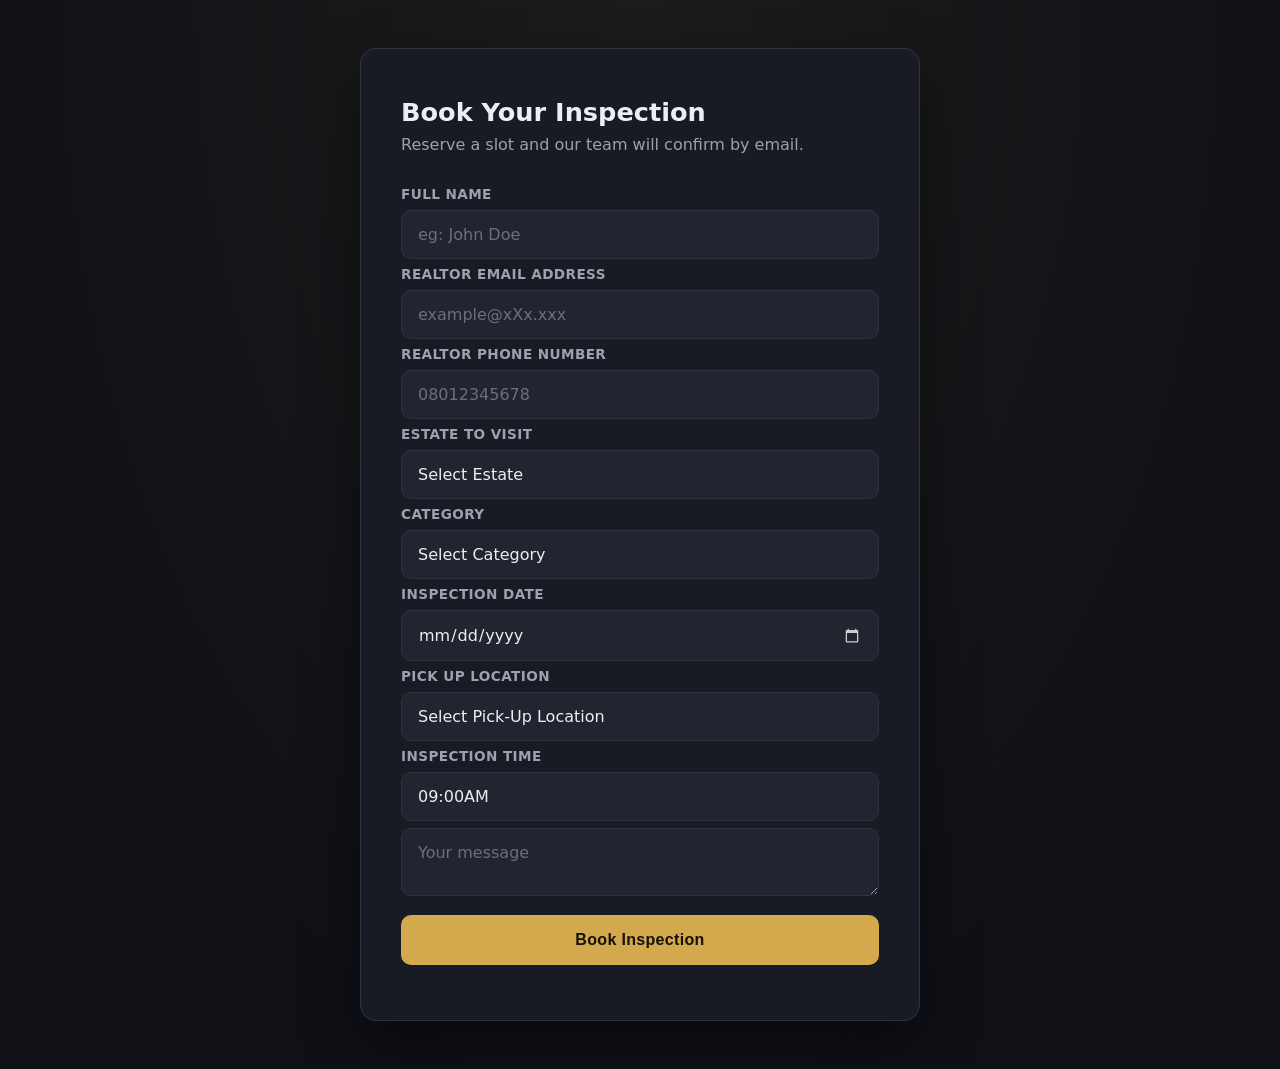
==== src/index.html @ 7046cd6d "feat:add initial form layout" ====
<!DOCTYPE html>
<html lang="en">

<head>
    <meta charset="UTF-8">
    <meta name="viewport" content="width=device-width, initial-scale=1.0">
    <title>Book an Inspection</title>
    <link rel="stylesheet" href="./index.css">
    <script defer src="./index.js"></script>
</head>

<body>
    <form action="" id="inspectionForm">
        <h1 style="margin-bottom:8px; font-size:1.6rem;">Book Your Inspection</h1>
        <p style="color:var(--text-muted); margin-bottom:32px;">
            Reserve a slot and our team will confirm by email.
        </p>
        <fieldset>
            <div>
                <label for="full-name">Full Name</label>
                <input required placeholder="eg: John Doe" type="text" id="full-name" name="name">
            </div>

            <div>
                <label for="email">Realtor Email Address </label>
                <input required placeholder="example@xXx.xxx" type="email" id="email" name="email">
            </div>

            <div>
                <label for="phone-number">Realtor Phone Number </label>
                <input required placeholder="08012345678" type="tel" id="phone-number" name="phone">
            </div>
        </fieldset>
        <div>
            <fieldset>
                <label for="estate-groups">Estate To Visit</label>
                <select required id="estate-groups" name="property">
                    <option selected disabled value="">Select Estate</option>
                    <optgroup label="Lagos">
                        <option value="Bolton Height (Flagship luxury apartments)">Bolton Height (Flagship luxury
                            apartments)</option>
                        <option value="Lekki Pride I (Smart residential homes)">Lekki Pride I (Smart residential homes)
                        </option>
                        <option value="Lekki Pride II (Terrace duplexes and apartments)">Lekki Pride II (Terrace
                            duplexes and apartments)</option>

                        <option value="Lekki Pride III (Serviced plots and residential lands)">Lekki Pride III (Serviced
                            plots and residential lands)</option>
                        <option value="Zylus Court Phase I">Zylus Court Phase I</option>
                        <option value="Zylus Court Phase II">Zylus Court Phase II</option>
                        <option value="Zylus Court Extension (Bungalows and terrace duplexes)">Zylus Court Extension
                            (Bungalows and terrace duplexes)</option>
                        <option value="Zylus Chrystland City (50-hectare leisure and residential city near St. Augustine
                            University)">Zylus Chrystland City (50-hectare leisure and residential city near St.
                            Augustine
                            University)</option>
                        <option value="Zylus Olumo Pride Epe">Zylus Olumo Pride Epe</option>
                        <option value="Tiwa Commercial Hub (Aiyetoro — Commercial plot spaces for businesses)">Tiwa
                            Commercial Hub (Aiyetoro — Commercial plot spaces for businesses)</option>
                        <option value="Tiwa Garden City Phase 1">Tiwa Garden City Phase 1</option>
                        <option value="Tiwa Phase 2">Tiwa Phase 2</option>
                        <option value="Zylus Prime City (Eleran Igbe Bus Stop — Government allocation lands)">Zylus
                            Prime City (Eleran Igbe Bus Stop — Government allocation lands)</option>
                        <option value="Lekki Avana Phase I (Idera Scheme, Eleko)">Lekki Avana Phase I (Idera Scheme,
                            Eleko)</option>
                        <option value="Lekki Avana Phase II (Eleran Igbe — Smart-ready bungalows)">Lekki Avana Phase II
                            (Eleran Igbe — Smart-ready bungalows)</option>
                    </optgroup>
                    <optgroup label="Ogun">
                        <option value="Zylus Olumo Pride Abeokuta">Zylus Olumo Pride Abeokuta</option>
                        <option value="Zylus Lafenwa Scheme">Zylus Lafenwa Scheme</option>
                    </optgroup>

                    <optgroup label="Abuja">
                        <option value="Zylus Residence Abuja">Zylus Residence Abuja </option>
                    </optgroup>
                </select>

            </fieldset>
        </div>
        <div>
            <label for="category">Category</label>
            <select required name="category" id="category">
                <option selected disabled value="">Select Category</option>
                <option value="Realtor Only">Realtor Only</option>
                <option value="Realtor With Client">Realtor With Client</option>
            </select>
        </div>
        <div id="realtor-day-wrap" hidden>
            <label for="inspection-day">Inspection Day</label>
            <select id="inspection-day" name="inspection_day">
                <option value="" selected disabled>Select Day</option>
                <option value="Tuesday">Tuesday</option>
                <option value="Thursday">Thursday</option>
                <option value="Saturday">Saturday</option>
            </select>
            <small style="color:var(--text-muted); display:block; margin-top:6px;">
                Realtor inspections hold Tue / Thu / Sat
            </small>
        </div>
        <div>
            <label for="inspection-date">Inspection Date</label>
            <input required type="date" id="inspection-date" name="date">
        </div>
        <div>
            <label for="pick-up-location">Pick up location</label>
            <select required name="location" id="pick-up-location">

                <option selected disabled value="">Select Pick-Up Location</option>
                <option
                    value="Head Office (4A Omon Ebhomenye Street, Off Admiralty Way, Lekki Phase 1, Lagos, Nigeria.)">
                    Head
                    Office (4A Omon Ebhomenye Street, Off Admiralty Way, Lekki Phase 1, Lagos, Nigeria.)</option>
                <option value="21 Wemco road, off Agidingbi Road, Ogba, Ikeja Lagos">21 Wemco road, off Agidingbi Road,
                    Ogba, Ikeja
                    Lagos</option>
                <option value="Lafenwa-Abeokuta">Lafenwa-Abeokuta</option>
                <option value="Iwo Road Roundabout (Ibadan)">Iwo Road Roundabout (Ibadan)</option>
                <option value="Olomore Abeokuta (Only available for Eti-Ile Court)">Olomore Abeokuta (Only available for
                    Eti-Ile
                    Court)</option>
                <option value="Mega Chicken (Island)">Mega Chicken (Island)</option>
                <option value="Shoprite (Island)">Shoprite (Island)</option>
                <option value="Lekki Phase 1 (Island)">Lekki Phase 1 (Island)</option>
                <option value="Abia House, Off Ahmadu Bello Way">Abia House, Off Ahmadu Bello Way</option>
                <option value="Treasure Park">Treasure park</option>
            </select>
        </div>

        <div>
            <label for="inspection-time">Inspection Time</label>
            <input required type="text" value="09:00AM" readonly name="time">
        </div>
        <div>
            <textarea name="message" id="message" placeholder="Your message"></textarea>
        </div>
        <div>
            <button type="submit">Book Inspection</button>
        </div>
    </form>
    <div id="successPanel" class="success-panel" hidden>
        <div class="success-icon">✓</div>
        <h1>Booking Received!</h1>
        <p class="success-detail">
            A confirmation email has been sent to
            <b id="sentToEmail"></b>.<br>
            If you don't see it within a few minutes, please check your spam folder.
        </p>
        <p class="success-detail" id="successSummary"></p>
        <button type="button" id="bookNewBtn">Book New Client</button>
    </div>
</body>

</html>
---- src/index.css ----
*{
    margin: 0;
    padding: 0;
    box-sizing: border-box;
}

:root {
    --bg:#0f1117;
    --card:#181b23;
    --field:#21252f;
    --border: #2e3340;
    --text: #eceef2;
    --text-muted: #9aa1af;
    --accent: #d4a94e;  
    --accent-glow: rgba(212, 169, 78, 0.25);
    --radius: 10px;

}

body {
    font-family: system-ui, -apple-system, BlinkMacSystemFont, 'Segoe UI', Roboto, Oxygen, Ubuntu, Cantarell, 'Open Sans', 'Helvetica Neue', sans-serif;
    background: var(--bg);
    background-image: radial-gradient(
    ellipse at top,
    rgba(212, 169, 78, 0.07),
    transparent 75%
  );
  color: var(--text);
  min-height: 100vh;
  display: grid;
  place-items: center;   /* dead-center the card, 2 lines */
  padding: 48px 16px;
}

form {
  background: var(--card);
  border: 1px solid var(--border);
  border-radius: 16px;
  padding: 48px 40px;
  width: 100%;
  max-width: 560px;
  box-shadow: 0 24px 60px rgba(0, 0, 0, 0.45);
}

fieldset {
  border: none;
}

form > div,
fieldset > div {
  margin-bottom: 7px;    
}

label {
  display: block;
  margin-bottom: 8px;      
  font-size: 0.85rem;
  font-weight: 600;
  letter-spacing: 0.03em;
  text-transform: uppercase;
  color: var(--text-muted);
}

input,
select,
textarea {
  width: 100%;
  padding: 14px 16px;
  background: var(--field);
  border: 1px solid var(--border);
  border-radius: var(--radius);
  color: var(--text);
  font-size: 1rem;
  font-family: inherit;
  transition: border-color 0.2s ease, box-shadow 0.2s ease;
}

input::placeholder,
textarea::placeholder {
  color: var(--text-muted);
  opacity: 0.6;
}

select {
  appearance: none;
  cursor: pointer;
}
option { background: var(--field); }

input[type="date"]::-webkit-calendar-picker-indicator {
  filter: invert(0.8);
}
button[type="submit"] {
  width: 100%;
  padding: 16px;
  margin-top: 8px;
  background: var(--accent);
  color: #14120a;          /* dark text on gold = strong contrast */
  border: none;
  border-radius: var(--radius);
  font-size: 1rem;
  font-weight: 700;
  letter-spacing: 0.02em;
  cursor: pointer;
  transition: transform 0.15s ease, box-shadow 0.15s ease, opacity 0.2s;
}
button[type="submit"]:hover {
  transform: translateY(-2px);
  box-shadow: 0 8px 24px var(--accent-glow);
}

button[type="submit"]:active {
  transform: translateY(0);
}

button[type="submit"]:disabled {
  opacity: 0.6;
  cursor: wait;
  transform: none;
}
@media (max-width: 480px) {
  form {
    padding: 32px 20px;
  }
}

.success-panel {
  background: var(--card);
  border: 1px solid var(--border);
  border-radius: 16px;
  padding: 56px 40px;
  width: 100%;
  max-width: 560px;
  box-shadow: 0 24px 60px rgba(0, 0, 0, 0.45);
  text-align: center;
  animation: rise 0.4s ease both;
}

.success-icon {
  width: 64px;
  height: 64px;
  margin: 0 auto 24px;
  border-radius: 50%;
  background: var(--accent);
  color: #14120a;
  font-size: 2rem;
  display: grid;
  place-items: center;
}

.success-detail {
  color: var(--text-muted);
  margin: 16px 0;
  line-height: 1.6;
}

#bookNewBtn {
  margin-top: 24px;
  padding: 14px 32px;
  background: transparent;
  color: var(--accent);
  border: 1px solid var(--accent);
  border-radius: var(--radius);
  font-size: 1rem;
  font-weight: 600;
  cursor: pointer;
  transition: background 0.2s, color 0.2s;
}

#bookNewBtn:hover {
  background: var(--accent);
  color: #14120a;
}

@keyframes rise {
  from { opacity: 0; transform: translateY(12px); }
  to   { opacity: 1; transform: translateY(0); }
}
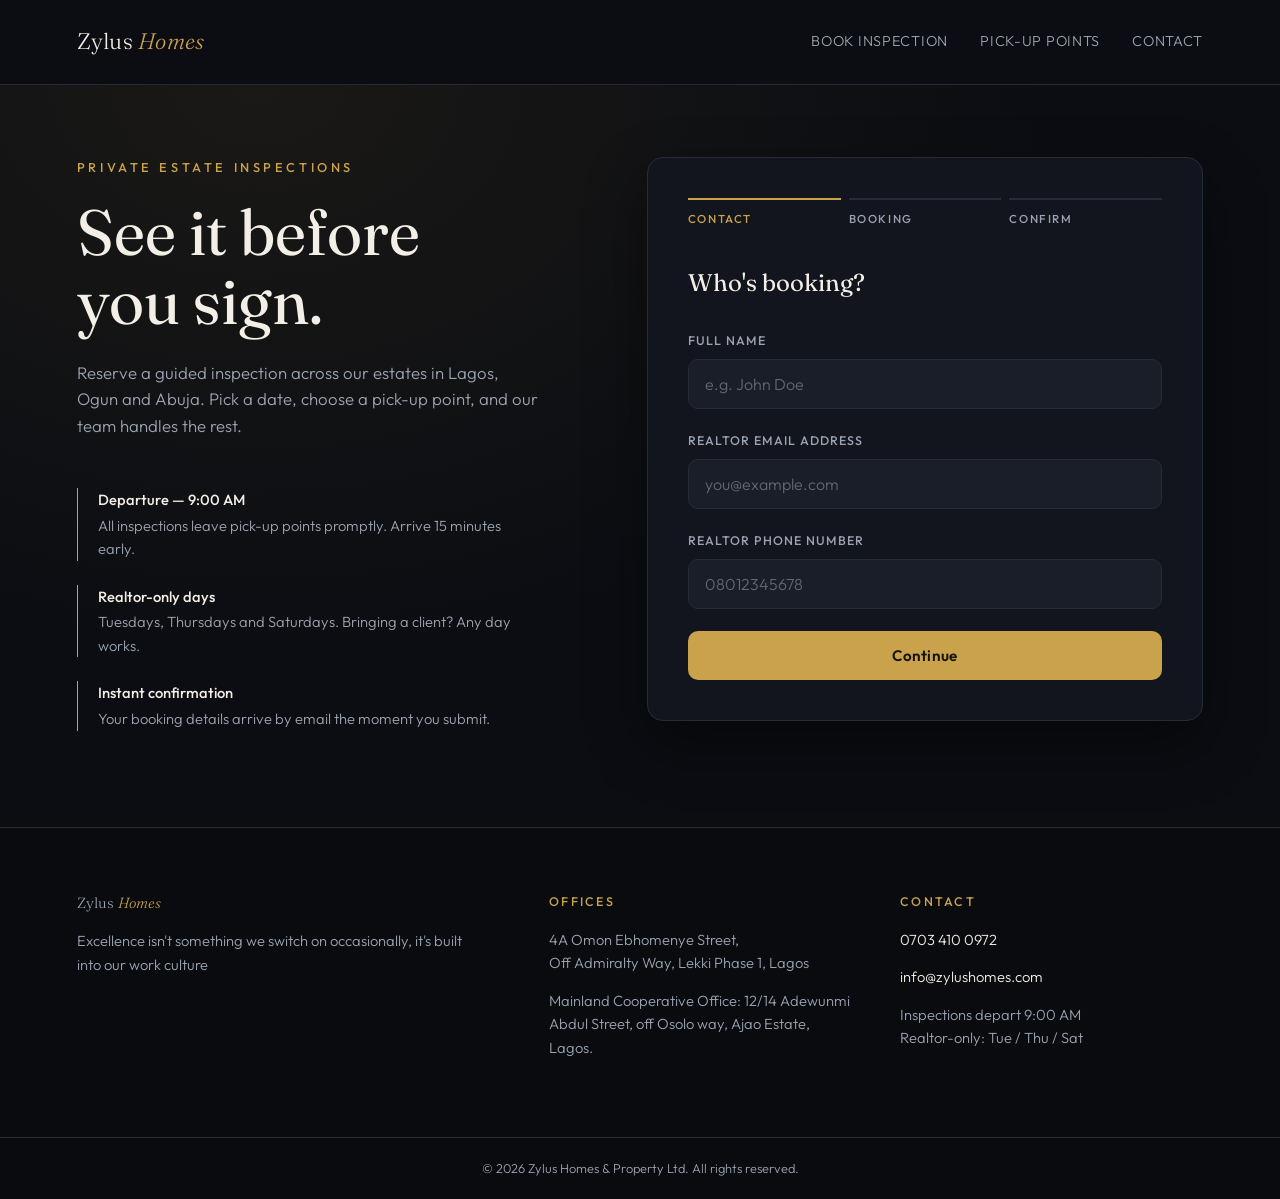
==== commit 79bcb364: "add premium layout" ====
--- a/src/index.html
+++ b/src/index.html
@@ -4,151 +4,244 @@
 <head>
     <meta charset="UTF-8">
     <meta name="viewport" content="width=device-width, initial-scale=1.0">
-    <title>Book an Inspection</title>
+    <title>Book an Inspection — Zylus Homes</title>
+    <link rel="preconnect" href="https://fonts.googleapis.com">
+    <link rel="preconnect" href="https://fonts.gstatic.com" crossorigin>
+    <link
+        href="https://fonts.googleapis.com/css2?family=Fraunces:opsz,wght@9..144,400;9..144,600&family=Outfit:wght@300;400;500;600&display=swap"
+        rel="stylesheet">
     <link rel="stylesheet" href="./index.css">
-    <script defer src="./index.js"></script>
+    <script src="./index.js" defer></script>
 </head>
 
 <body>
-    <form action="" id="inspectionForm">
-        <h1 style="margin-bottom:8px; font-size:1.6rem;">Book Your Inspection</h1>
-        <p style="color:var(--text-muted); margin-bottom:32px;">
-            Reserve a slot and our team will confirm by email.
-        </p>
-        <fieldset>
-            <div>
-                <label for="full-name">Full Name</label>
-                <input required placeholder="eg: John Doe" type="text" id="full-name" name="name">
-            </div>
-
-            <div>
-                <label for="email">Realtor Email Address </label>
-                <input required placeholder="example@xXx.xxx" type="email" id="email" name="email">
-            </div>
-
-            <div>
-                <label for="phone-number">Realtor Phone Number </label>
-                <input required placeholder="08012345678" type="tel" id="phone-number" name="phone">
-            </div>
-        </fieldset>
-        <div>
-            <fieldset>
-                <label for="estate-groups">Estate To Visit</label>
-                <select required id="estate-groups" name="property">
-                    <option selected disabled value="">Select Estate</option>
-                    <optgroup label="Lagos">
-                        <option value="Bolton Height (Flagship luxury apartments)">Bolton Height (Flagship luxury
-                            apartments)</option>
-                        <option value="Lekki Pride I (Smart residential homes)">Lekki Pride I (Smart residential homes)
-                        </option>
-                        <option value="Lekki Pride II (Terrace duplexes and apartments)">Lekki Pride II (Terrace
-                            duplexes and apartments)</option>
-
-                        <option value="Lekki Pride III (Serviced plots and residential lands)">Lekki Pride III (Serviced
-                            plots and residential lands)</option>
-                        <option value="Zylus Court Phase I">Zylus Court Phase I</option>
-                        <option value="Zylus Court Phase II">Zylus Court Phase II</option>
-                        <option value="Zylus Court Extension (Bungalows and terrace duplexes)">Zylus Court Extension
-                            (Bungalows and terrace duplexes)</option>
-                        <option value="Zylus Chrystland City (50-hectare leisure and residential city near St. Augustine
-                            University)">Zylus Chrystland City (50-hectare leisure and residential city near St.
-                            Augustine
-                            University)</option>
-                        <option value="Zylus Olumo Pride Epe">Zylus Olumo Pride Epe</option>
-                        <option value="Tiwa Commercial Hub (Aiyetoro — Commercial plot spaces for businesses)">Tiwa
-                            Commercial Hub (Aiyetoro — Commercial plot spaces for businesses)</option>
-                        <option value="Tiwa Garden City Phase 1">Tiwa Garden City Phase 1</option>
-                        <option value="Tiwa Phase 2">Tiwa Phase 2</option>
-                        <option value="Zylus Prime City (Eleran Igbe Bus Stop — Government allocation lands)">Zylus
-                            Prime City (Eleran Igbe Bus Stop — Government allocation lands)</option>
-                        <option value="Lekki Avana Phase I (Idera Scheme, Eleko)">Lekki Avana Phase I (Idera Scheme,
-                            Eleko)</option>
-                        <option value="Lekki Avana Phase II (Eleran Igbe — Smart-ready bungalows)">Lekki Avana Phase II
-                            (Eleran Igbe — Smart-ready bungalows)</option>
-                    </optgroup>
-                    <optgroup label="Ogun">
-                        <option value="Zylus Olumo Pride Abeokuta">Zylus Olumo Pride Abeokuta</option>
-                        <option value="Zylus Lafenwa Scheme">Zylus Lafenwa Scheme</option>
-                    </optgroup>
-
-                    <optgroup label="Abuja">
-                        <option value="Zylus Residence Abuja">Zylus Residence Abuja </option>
-                    </optgroup>
-                </select>
-
-            </fieldset>
+
+    <header class="site-header">
+        <a class="brand" href="#">Zylus <span>Homes</span></a>
+        <nav class="site-nav">
+            <a href="#book">Book Inspection</a>
+            <a href="#footer">Pick-up Points</a>
+            <a href="#footer">Contact</a>
+        </nav>
+    </header>
+
+    <main class="hero-grid" id="book">
+
+        <section class="hero-copy">
+            <p class="eyebrow">Private Estate Inspections</p>
+            <h1>See it before<br>you sign.</h1>
+            <p class="lede">
+                Reserve a guided inspection across our estates in Lagos, Ogun
+                and Abuja. Pick a date, choose a pick-up point, and our team
+                handles the rest.
+            </p>
+
+            <ul class="facts">
+                <li>
+                    <b>Departure — 9:00 AM</b>
+                    All inspections leave pick-up points promptly. Arrive 15 minutes early.
+                </li>
+                <li>
+                    <b>Realtor-only days</b>
+                    Tuesdays, Thursdays and Saturdays. Bringing a client? Any day works.
+                </li>
+                <li>
+                    <b>Instant confirmation</b>
+                    Your booking details arrive by email the moment you submit.
+                </li>
+            </ul>
+        </section>
+
+
+        <section class="booking-card">
+
+            <ol class="rail" aria-hidden="true">
+                <li class="rail-step active">Contact</li>
+                <li class="rail-step">Booking</li>
+                <li class="rail-step">Confirm</li>
+            </ol>
+
+            <form id="inspectionForm" novalidate>
+
+                <fieldset class="form-step" data-step="0">
+                    <legend>Who's booking?</legend>
+
+                    <div class="field">
+                        <label for="full-name">Full Name</label>
+                        <input required placeholder="e.g. John Doe" type="text" id="full-name" name="name">
+                    </div>
+
+                    <div class="field">
+                        <label for="email">Realtor Email Address</label>
+                        <input required placeholder="you@example.com" type="email" id="email" name="email">
+                    </div>
+
+                    <div class="field">
+                        <label for="phone-number">Realtor Phone Number</label>
+                        <input required placeholder="08012345678" type="tel" id="phone-number" name="phone">
+                    </div>
+
+                    <div class="step-actions">
+                        <button type="button" class="btn-primary" data-next>Continue</button>
+                    </div>
+                </fieldset>
+
+
+                <fieldset class="form-step" data-step="1" hidden>
+                    <legend>Inspection details</legend>
+
+                    <div class="field">
+                        <label for="estate-groups">Estate</label>
+                        <select required id="estate-groups" name="property">
+                            <option value="" selected disabled>Select Estate</option>
+                            <optgroup label="Lagos">
+                                <option value="Bolton Height (Flagship luxury apartments)">Bolton Height (Flagship
+                                    luxury apartments)</option>
+                                <option value="Lekki Pride I (Smart residential homes)">Lekki Pride I (Smart residential
+                                    homes)</option>
+                                <option value="Lekki Pride II (Terrace duplexes and apartments)">Lekki Pride II (Terrace
+                                    duplexes and apartments)</option>
+                                <option value="Lekki Pride III (Serviced plots and residential lands)">Lekki Pride III
+                                    (Serviced plots and residential lands)</option>
+                                <option value="Zylus Court Phase I">Zylus Court Phase I</option>
+                                <option value="Zylus Court Phase II">Zylus Court Phase II</option>
+                                <option value="Zylus Court Extension (Bungalows and terrace duplexes)">Zylus Court
+                                    Extension (Bungalows and terrace duplexes)</option>
+                                <option
+                                    value="Zylus Chrystland City (50-hectare leisure and residential city near St. Augustine University)">
+                                    Zylus Chrystland City (50-hectare leisure and residential city)</option>
+                                <option value="Zylus Olumo Pride Epe">Zylus Olumo Pride Epe</option>
+                                <option value="Tiwa Commercial Hub (Aiyetoro — Commercial plot spaces for businesses)">
+                                    Tiwa Commercial Hub (Aiyetoro)</option>
+                                <option value="Tiwa Garden City Phase 1">Tiwa Garden City Phase 1</option>
+                                <option value="Tiwa Phase 2">Tiwa Phase 2</option>
+                                <option value="Zylus Prime City (Eleran Igbe Bus Stop — Government allocation lands)">
+                                    Zylus Prime City (Eleran Igbe)</option>
+                                <option value="Lekki Avana Phase I (Idera Scheme, Eleko)">Lekki Avana Phase I (Idera
+                                    Scheme, Eleko)</option>
+                                <option value="Lekki Avana Phase II (Eleran Igbe — Smart-ready bungalows)">Lekki Avana
+                                    Phase II (Eleran Igbe)</option>
+                            </optgroup>
+                            <optgroup label="Ogun">
+                                <option value="Zylus Olumo Pride Abeokuta">Zylus Olumo Pride Abeokuta</option>
+                                <option value="Zylus Lafenwa Scheme">Zylus Lafenwa Scheme</option>
+                            </optgroup>
+                            <optgroup label="Abuja">
+                                <option value="Zylus Residence Abuja">Zylus Residence Abuja</option>
+                            </optgroup>
+                        </select>
+                    </div>
+
+                    <div class="field">
+                        <label for="category">Category</label>
+                        <select required name="category" id="category">
+                            <option value="" selected disabled>Select Category</option>
+                            <option value="Realtor Only">Realtor Only</option>
+                            <option value="Realtor With Client">Realtor With Client</option>
+                        </select>
+                    </div>
+
+                    <div class="field-row">
+                        <div class="field">
+                            <label for="inspection-date">Inspection Date</label>
+                            <input required type="date" id="inspection-date" name="date">
+                            <small class="hint">Realtor-only: Tue / Thu / Sat</small>
+                        </div>
+                        <div class="field">
+                            <label for="inspection-time">Departure Time</label>
+                            <input type="text" id="inspection-time" name="time" value="09:00AM" readonly>
+                        </div>
+                    </div>
+
+                    <div class="field">
+                        <label for="pick-up-location">Pick-up Location</label>
+                        <select required name="location" id="pick-up-location">
+                            <option value="" selected disabled>Select Pick-up Location</option>
+                            <option
+                                value="Head Office (4A Omon Ebhomenye Street, Off Admiralty Way, Lekki Phase 1, Lagos, Nigeria.)">
+                                Head Office — Lekki Phase 1, Lagos</option>
+                            <option value="21 Wemco road, off Agidingbi Road, Ogba, Ikeja Lagos">21 Wemco Road, Ogba,
+                                Ikeja Lagos</option>
+                            <option value="Lafenwa-Abeokuta">Lafenwa — Abeokuta</option>
+                            <option value="Iwo Road Roundabout (Ibadan)">Iwo Road Roundabout (Ibadan)</option>
+                            <option value="Olomore Abeokuta (Only available for Eti-Ile Court)">Olomore Abeokuta
+                                (Eti-Ile Court only)</option>
+                            <option value="Mega Chicken (Island)">Mega Chicken (Island)</option>
+                            <option value="Shoprite (Island)">Shoprite (Island)</option>
+                            <option value="Lekki Phase 1 (Island)">Lekki Phase 1 (Island)</option>
+                            <option value="Abia House, Off Ahmadu Bello Way">Abia House, Off Ahmadu Bello Way</option>
+                            <option value="Treasure Park">Treasure Park</option>
+                        </select>
+                    </div>
+
+                    <div class="step-actions">
+                        <button type="button" class="btn-ghost" data-back>Back</button>
+                        <button type="button" class="btn-primary" data-next>Continue</button>
+                    </div>
+                </fieldset>
+
+
+                <fieldset class="form-step" data-step="2" hidden>
+                    <legend>Review &amp; confirm</legend>
+
+                    <dl class="review" id="reviewList"></dl>
+
+                    <div class="field">
+                        <label for="message">Message <span class="optional">(optional)</span></label>
+                        <textarea name="message" id="message" placeholder="Anything we should know?"></textarea>
+                    </div>
+
+                    <div class="step-actions">
+                        <button type="button" class="btn-ghost" data-back>Back</button>
+                        <button type="submit" class="btn-primary">Book Inspection</button>
+                    </div>
+                </fieldset>
+
+            </form>
+
+            <div id="successPanel" class="success-panel" hidden>
+                <div class="success-icon">✓</div>
+                <h2>Booking Received</h2>
+                <p class="success-detail">
+                    A confirmation email has been sent to <b id="sentToEmail"></b>.<br>
+                    If it isn't in your inbox within a few minutes, check your spam folder.
+                </p>
+                <p class="success-detail" id="successSummary"></p>
+                <button type="button" id="bookNewBtn" class="btn-ghost">Book New Client</button>
+            </div>
+
+        </section>
+    </main>
+
+
+    <footer class="site-footer" id="footer">
+        <div class="footer-grid">
+            <div class="footer-col">
+                <p class="brand footer-brand">Zylus <span>Homes</span></p>
+                <p class="footer-blurb">
+                    Excellence isn't something we switch on occasionally, it's built into our work culture
+                </p>
+            </div>
+
+            <div class="footer-col">
+                <h3>Offices</h3>
+                <p>4A Omon Ebhomenye Street,<br>Off Admiralty Way, Lekki Phase 1, Lagos</p>
+                <p>Mainland Cooperative Office: 12/14 Adewunmi Abdul Street, off Osolo way, Ajao Estate, Lagos.</p>
+            </div>
+
+            <div class="footer-col">
+                <h3>Contact</h3>
+                <p><a href="tel:07034100972">0703 410 0972</a></p>
+                <p><a href="mailto:info@zylushomes.com">info@zylushomes.com</a></p>
+                <p>Inspections depart 9:00 AM<br>Realtor-only: Tue / Thu / Sat</p>
+            </div>
         </div>
-        <div>
-            <label for="category">Category</label>
-            <select required name="category" id="category">
-                <option selected disabled value="">Select Category</option>
-                <option value="Realtor Only">Realtor Only</option>
-                <option value="Realtor With Client">Realtor With Client</option>
-            </select>
+
+        <div class="footer-bar">
+            <p>© 2026 Zylus Homes &amp; Property Ltd. All rights reserved.</p>
         </div>
-        <div id="realtor-day-wrap" hidden>
-            <label for="inspection-day">Inspection Day</label>
-            <select id="inspection-day" name="inspection_day">
-                <option value="" selected disabled>Select Day</option>
-                <option value="Tuesday">Tuesday</option>
-                <option value="Thursday">Thursday</option>
-                <option value="Saturday">Saturday</option>
-            </select>
-            <small style="color:var(--text-muted); display:block; margin-top:6px;">
-                Realtor inspections hold Tue / Thu / Sat
-            </small>
-        </div>
-        <div>
-            <label for="inspection-date">Inspection Date</label>
-            <input required type="date" id="inspection-date" name="date">
-        </div>
-        <div>
-            <label for="pick-up-location">Pick up location</label>
-            <select required name="location" id="pick-up-location">
-
-                <option selected disabled value="">Select Pick-Up Location</option>
-                <option
-                    value="Head Office (4A Omon Ebhomenye Street, Off Admiralty Way, Lekki Phase 1, Lagos, Nigeria.)">
-                    Head
-                    Office (4A Omon Ebhomenye Street, Off Admiralty Way, Lekki Phase 1, Lagos, Nigeria.)</option>
-                <option value="21 Wemco road, off Agidingbi Road, Ogba, Ikeja Lagos">21 Wemco road, off Agidingbi Road,
-                    Ogba, Ikeja
-                    Lagos</option>
-                <option value="Lafenwa-Abeokuta">Lafenwa-Abeokuta</option>
-                <option value="Iwo Road Roundabout (Ibadan)">Iwo Road Roundabout (Ibadan)</option>
-                <option value="Olomore Abeokuta (Only available for Eti-Ile Court)">Olomore Abeokuta (Only available for
-                    Eti-Ile
-                    Court)</option>
-                <option value="Mega Chicken (Island)">Mega Chicken (Island)</option>
-                <option value="Shoprite (Island)">Shoprite (Island)</option>
-                <option value="Lekki Phase 1 (Island)">Lekki Phase 1 (Island)</option>
-                <option value="Abia House, Off Ahmadu Bello Way">Abia House, Off Ahmadu Bello Way</option>
-                <option value="Treasure Park">Treasure park</option>
-            </select>
-        </div>
-
-        <div>
-            <label for="inspection-time">Inspection Time</label>
-            <input required type="text" value="09:00AM" readonly name="time">
-        </div>
-        <div>
-            <textarea name="message" id="message" placeholder="Your message"></textarea>
-        </div>
-        <div>
-            <button type="submit">Book Inspection</button>
-        </div>
-    </form>
-    <div id="successPanel" class="success-panel" hidden>
-        <div class="success-icon">✓</div>
-        <h1>Booking Received!</h1>
-        <p class="success-detail">
-            A confirmation email has been sent to
-            <b id="sentToEmail"></b>.<br>
-            If you don't see it within a few minutes, please check your spam folder.
-        </p>
-        <p class="success-detail" id="successSummary"></p>
-        <button type="button" id="bookNewBtn">Book New Client</button>
-    </div>
+    </footer>
+
 </body>
 
 </html>
--- a/src/index.css
+++ b/src/index.css
@@ -1,178 +1,516 @@
-*{
+
+* {
     margin: 0;
     padding: 0;
     box-sizing: border-box;
 }
 
 :root {
-    --bg:#0f1117;
-    --card:#181b23;
-    --field:#21252f;
-    --border: #2e3340;
-    --text: #eceef2;
-    --text-muted: #9aa1af;
-    --accent: #d4a94e;  
-    --accent-glow: rgba(212, 169, 78, 0.25);
+    --bg: #0b0d12;
+    --card: #12151d;
+    --field: #1a1e28;
+    --border: #262b38;
+    --text: #f3efe6;
+    --muted: #9ba3b2;
+    --accent: #c9a24b;
+    --accent-soft: rgba(201, 162, 75, 0.22);
+    --ink-on-accent: #17130a;
     --radius: 10px;
-
+    --font-display: 'Fraunces', Georgia, serif;
+    --font-body: 'Outfit', system-ui, sans-serif;
+}
+
+html {
+    scroll-behavior: smooth;
 }
 
 body {
-    font-family: system-ui, -apple-system, BlinkMacSystemFont, 'Segoe UI', Roboto, Oxygen, Ubuntu, Cantarell, 'Open Sans', 'Helvetica Neue', sans-serif;
+    font-family: var(--font-body);
+    font-weight: 300;
     background: var(--bg);
-    background-image: radial-gradient(
-    ellipse at top,
-    rgba(212, 169, 78, 0.07),
-    transparent 75%
-  );
-  color: var(--text);
-  min-height: 100vh;
-  display: grid;
-  place-items: center;   /* dead-center the card, 2 lines */
-  padding: 48px 16px;
-}
-
-form {
-  background: var(--card);
-  border: 1px solid var(--border);
-  border-radius: 16px;
-  padding: 48px 40px;
-  width: 100%;
-  max-width: 560px;
-  box-shadow: 0 24px 60px rgba(0, 0, 0, 0.45);
-}
-
-fieldset {
-  border: none;
-}
-
-form > div,
-fieldset > div {
-  margin-bottom: 7px;    
+    color: var(--text);
+    line-height: 1.6;
+}
+
+.site-header {
+    display: flex;
+    align-items: center;
+    justify-content: space-between;
+    padding: 24px 6vw;
+    border-bottom: 1px solid var(--border);
+}
+
+.brand {
+    font-family: var(--font-display);
+    font-size: 1.4rem;
+    color: var(--text);
+    text-decoration: none;
+    letter-spacing: 0.01em;
+}
+
+.brand span {
+    color: var(--accent);
+    font-style: italic;
+}
+
+.site-nav {
+    display: flex;
+    gap: 32px;
+}
+
+.site-nav a {
+    color: var(--muted);
+    text-decoration: none;
+    font-size: 0.9rem;
+    letter-spacing: 0.05em;
+    text-transform: uppercase;
+    transition: color 0.2s;
+}
+
+.site-nav a:hover,
+.site-nav a:focus-visible {
+    color: var(--accent);
+}
+
+.hero-grid {
+    display: grid;
+    grid-template-columns: 1fr 1.1fr;
+    gap: 64px;
+    align-items: start;
+    padding: 72px 6vw 96px;
+    max-width: 1280px;
+    margin: 0 auto;
+    background-image: radial-gradient(ellipse at 20% 0%,
+            rgba(201, 162, 75, 0.08), transparent 55%);
+}
+
+.eyebrow {
+    color: var(--accent);
+    font-size: 0.8rem;
+    font-weight: 500;
+    letter-spacing: 0.28em;
+    text-transform: uppercase;
+    margin-bottom: 20px;
+}
+
+.hero-copy h1 {
+    font-family: var(--font-display);
+    font-weight: 400;
+    font-size: clamp(2.6rem, 5vw, 4rem);
+    line-height: 1.08;
+    margin-bottom: 24px;
+}
+
+.lede {
+    color: var(--muted);
+    font-size: 1.05rem;
+    max-width: 42ch;
+    margin-bottom: 48px;
+}
+
+.facts {
+    list-style: none;
+    display: grid;
+    gap: 24px;
+}
+
+.facts li {
+    padding-left: 20px;
+    border-left: 1px solid var(--accent);
+    color: var(--muted);
+    font-size: 0.92rem;
+    max-width: 46ch;
+}
+
+.facts b {
+    display: block;
+    color: var(--text);
+    font-weight: 500;
+    margin-bottom: 2px;
+}
+
+.booking-card {
+    background: var(--card);
+    border: 1px solid var(--border);
+    border-radius: 16px;
+    box-shadow: 0 24px 60px rgba(0, 0, 0, 0.45);
+    padding: 40px;
+}
+
+/* progress rail */
+.rail {
+    list-style: none;
+    display: flex;
+    gap: 8px;
+    margin-bottom: 36px;
+}
+
+.rail-step {
+    flex: 1;
+    font-size: 0.72rem;
+    font-weight: 500;
+    letter-spacing: 0.14em;
+    text-transform: uppercase;
+    color: var(--muted);
+    padding-top: 10px;
+    border-top: 2px solid var(--border);
+    transition: color 0.3s, border-color 0.3s;
+}
+
+.rail-step.active {
+    color: var(--accent);
+    border-top-color: var(--accent);
+}
+
+.rail-step.done {
+    color: var(--text);
+    border-top-color: var(--accent-soft);
+}
+
+/* steps */
+.form-step {
+    border: none;
+}
+
+legend {
+    font-family: var(--font-display);
+    font-size: 1.5rem;
+    font-weight: 400;
+    margin-bottom: 28px;
+}
+
+.field {
+    margin-bottom: 22px;
+}
+
+.field-row {
+    display: grid;
+    grid-template-columns: 1fr 1fr;
+    gap: 16px;
 }
 
 label {
-  display: block;
-  margin-bottom: 8px;      
-  font-size: 0.85rem;
-  font-weight: 600;
-  letter-spacing: 0.03em;
-  text-transform: uppercase;
-  color: var(--text-muted);
+    display: block;
+    margin-bottom: 8px;
+    font-size: 0.78rem;
+    font-weight: 500;
+    letter-spacing: 0.08em;
+    text-transform: uppercase;
+    color: var(--muted);
+}
+
+.optional {
+    text-transform: none;
+    letter-spacing: 0;
+    opacity: 0.7;
+}
+
+.hint {
+    display: block;
+    margin-top: 6px;
+    font-size: 0.78rem;
+    color: var(--muted);
 }
 
 input,
 select,
 textarea {
-  width: 100%;
-  padding: 14px 16px;
-  background: var(--field);
-  border: 1px solid var(--border);
-  border-radius: var(--radius);
-  color: var(--text);
-  font-size: 1rem;
-  font-family: inherit;
-  transition: border-color 0.2s ease, box-shadow 0.2s ease;
+    width: 100%;
+    padding: 14px 16px;
+    background: var(--field);
+    border: 1px solid var(--border);
+    border-radius: var(--radius);
+    color: var(--text);
+    font-size: 1rem;
+    font-family: inherit;
+    font-weight: 300;
+    transition: border-color 0.2s ease, box-shadow 0.2s ease;
 }
 
 input::placeholder,
 textarea::placeholder {
-  color: var(--text-muted);
-  opacity: 0.6;
+    color: var(--muted);
+    opacity: 0.55;
 }
 
 select {
-  appearance: none;
-  cursor: pointer;
-}
-option { background: var(--field); }
+    appearance: none;
+    cursor: pointer;
+    background-image: linear-gradient(45deg, transparent 50%, var(--muted) 50%),
+        linear-gradient(135deg, var(--muted) 50%, transparent 50%);
+    background-position: calc(100% - 20px) 50%, calc(100% - 14px) 50%;
+    background-size: 6px 6px;
+    background-repeat: no-repeat;
+}
+
+option {
+    background: var(--field);
+}
+
+textarea {
+    min-height: 100px;
+    resize: vertical;
+}
+
+input[readonly] {
+    opacity: 0.6;
+    cursor: not-allowed;
+}
+
+input:focus,
+select:focus,
+textarea:focus {
+    outline: none;
+    border-color: var(--accent);
+    box-shadow: 0 0 0 3px var(--accent-soft);
+}
 
 input[type="date"]::-webkit-calendar-picker-indicator {
-  filter: invert(0.8);
-}
-button[type="submit"] {
-  width: 100%;
-  padding: 16px;
-  margin-top: 8px;
-  background: var(--accent);
-  color: #14120a;          /* dark text on gold = strong contrast */
-  border: none;
-  border-radius: var(--radius);
-  font-size: 1rem;
-  font-weight: 700;
-  letter-spacing: 0.02em;
-  cursor: pointer;
-  transition: transform 0.15s ease, box-shadow 0.15s ease, opacity 0.2s;
-}
-button[type="submit"]:hover {
-  transform: translateY(-2px);
-  box-shadow: 0 8px 24px var(--accent-glow);
-}
-
-button[type="submit"]:active {
-  transform: translateY(0);
-}
-
-button[type="submit"]:disabled {
-  opacity: 0.6;
-  cursor: wait;
-  transform: none;
-}
+    filter: invert(0.8);
+}
+
+
+.review {
+    display: grid;
+    grid-template-columns: auto 1fr;
+    gap: 8px 20px;
+    padding: 20px;
+    margin-bottom: 24px;
+    background: var(--field);
+    border: 1px solid var(--border);
+    border-radius: var(--radius);
+    font-size: 0.92rem;
+}
+
+.review dt {
+    color: var(--muted);
+    font-size: 0.75rem;
+    font-weight: 500;
+    letter-spacing: 0.08em;
+    text-transform: uppercase;
+    align-self: center;
+}
+
+.review dd {
+    color: var(--text);
+}
+
+.step-actions {
+    display: flex;
+    gap: 12px;
+    margin-top: 8px;
+}
+
+.btn-primary,
+.btn-ghost {
+    padding: 15px 28px;
+    border-radius: var(--radius);
+    font-size: 0.95rem;
+    font-weight: 600;
+    font-family: inherit;
+    letter-spacing: 0.02em;
+    cursor: pointer;
+    transition: transform 0.15s ease, box-shadow 0.15s ease,
+        background 0.2s, color 0.2s, opacity 0.2s;
+}
+
+.btn-primary {
+    flex: 1;
+    background: var(--accent);
+    color: var(--ink-on-accent);
+    border: none;
+}
+
+.btn-primary:hover {
+    transform: translateY(-2px);
+    box-shadow: 0 8px 24px var(--accent-soft);
+}
+
+.btn-primary:active {
+    transform: translateY(0);
+}
+
+.btn-primary:disabled {
+    opacity: 0.6;
+    cursor: wait;
+    transform: none;
+}
+
+.btn-ghost {
+    background: transparent;
+    color: var(--muted);
+    border: 1px solid var(--border);
+}
+
+.btn-ghost:hover {
+    color: var(--accent);
+    border-color: var(--accent);
+}
+
+
+.btn-primary:focus-visible,
+.btn-ghost:focus-visible,
+.site-nav a:focus-visible {
+    outline: 2px solid var(--accent);
+    outline-offset: 3px;
+}
+
+
+.success-panel {
+    text-align: center;
+    padding: 24px 0;
+    animation: rise 0.4s ease both;
+}
+
+.success-icon {
+    width: 64px;
+    height: 64px;
+    margin: 0 auto 24px;
+    border-radius: 50%;
+    background: var(--accent);
+    color: var(--ink-on-accent);
+    font-size: 1.8rem;
+    display: grid;
+    place-items: center;
+}
+
+.success-panel h2 {
+    font-family: var(--font-display);
+    font-weight: 400;
+    font-size: 1.8rem;
+    margin-bottom: 8px;
+}
+
+.success-detail {
+    color: var(--muted);
+    margin: 14px 0;
+    line-height: 1.7;
+}
+
+#bookNewBtn {
+    margin-top: 20px;
+    color: var(--accent);
+    border-color: var(--accent);
+}
+
+#bookNewBtn:hover {
+    background: var(--accent);
+    color: var(--ink-on-accent);
+}
+
+@keyframes rise {
+    from {
+        opacity: 0;
+        transform: translateY(12px);
+    }
+
+    to {
+        opacity: 1;
+        transform: translateY(0);
+    }
+}
+
+@media (prefers-reduced-motion: reduce) {
+
+    *,
+    *::before,
+    *::after {
+        animation: none !important;
+        transition: none !important;
+    }
+
+    html {
+        scroll-behavior: auto;
+    }
+}
+
+.site-footer {
+    border-top: 1px solid var(--border);
+    background: #090b0f;
+}
+
+.footer-grid {
+    display: grid;
+    grid-template-columns: 1.4fr 1fr 1fr;
+    gap: 48px;
+    max-width: 1280px;
+    margin: 0 auto;
+    padding: 64px 6vw;
+}
+
+.footer-brand {
+    font-size: 1.3rem;
+    margin-bottom: 16px;
+}
+
+.footer-blurb {
+    color: var(--muted);
+    font-size: 0.92rem;
+    max-width: 40ch;
+}
+
+.footer-col h3 {
+    font-size: 0.78rem;
+    font-weight: 500;
+    letter-spacing: 0.18em;
+    text-transform: uppercase;
+    color: var(--accent);
+    margin-bottom: 16px;
+}
+
+.footer-col p {
+    color: var(--muted);
+    font-size: 0.92rem;
+    margin-bottom: 14px;
+}
+
+.footer-col a {
+    color: var(--text);
+    text-decoration: none;
+}
+
+.footer-col a:hover {
+    color: var(--accent);
+}
+
+.footer-bar {
+    border-top: 1px solid var(--border);
+    padding: 20px 6vw;
+    text-align: center;
+    color: var(--muted);
+    font-size: 0.8rem;
+}
+
+
+@media (max-width: 900px) {
+    .hero-grid {
+        grid-template-columns: 1fr;
+        gap: 48px;
+        padding-top: 48px;
+    }
+
+    .footer-grid {
+        grid-template-columns: 1fr;
+        gap: 36px;
+    }
+}
+
 @media (max-width: 480px) {
-  form {
-    padding: 32px 20px;
-  }
-}
-
-.success-panel {
-  background: var(--card);
-  border: 1px solid var(--border);
-  border-radius: 16px;
-  padding: 56px 40px;
-  width: 100%;
-  max-width: 560px;
-  box-shadow: 0 24px 60px rgba(0, 0, 0, 0.45);
-  text-align: center;
-  animation: rise 0.4s ease both;
-}
-
-.success-icon {
-  width: 64px;
-  height: 64px;
-  margin: 0 auto 24px;
-  border-radius: 50%;
-  background: var(--accent);
-  color: #14120a;
-  font-size: 2rem;
-  display: grid;
-  place-items: center;
-}
-
-.success-detail {
-  color: var(--text-muted);
-  margin: 16px 0;
-  line-height: 1.6;
-}
-
-#bookNewBtn {
-  margin-top: 24px;
-  padding: 14px 32px;
-  background: transparent;
-  color: var(--accent);
-  border: 1px solid var(--accent);
-  border-radius: var(--radius);
-  font-size: 1rem;
-  font-weight: 600;
-  cursor: pointer;
-  transition: background 0.2s, color 0.2s;
-}
-
-#bookNewBtn:hover {
-  background: var(--accent);
-  color: #14120a;
-}
-
-@keyframes rise {
-  from { opacity: 0; transform: translateY(12px); }
-  to   { opacity: 1; transform: translateY(0); }
+    .site-header {
+        flex-direction: column;
+        gap: 16px;
+    }
+
+    .booking-card {
+        padding: 28px 20px;
+    }
+
+    .field-row {
+        grid-template-columns: 1fr;
+        gap: 0;
+    }
+
+    .step-actions {
+        flex-direction: column-reverse;
+    }
 }
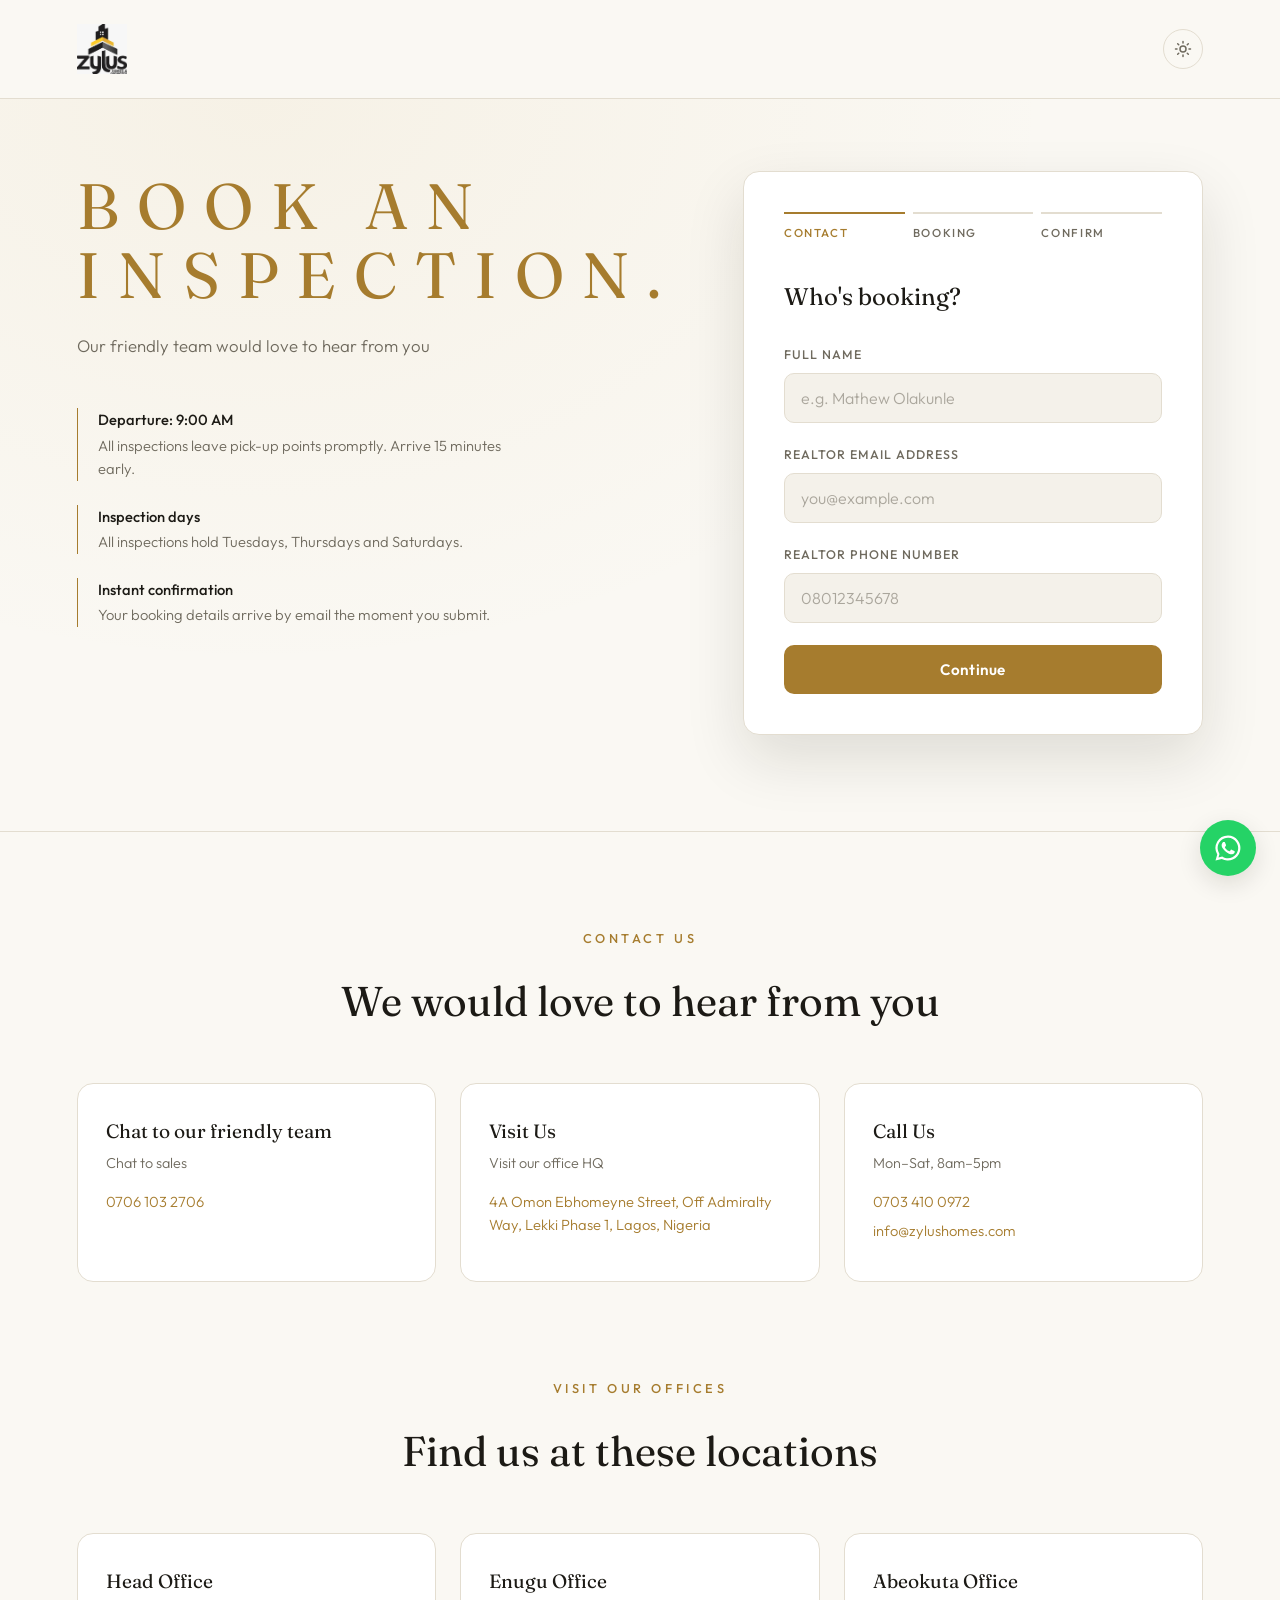
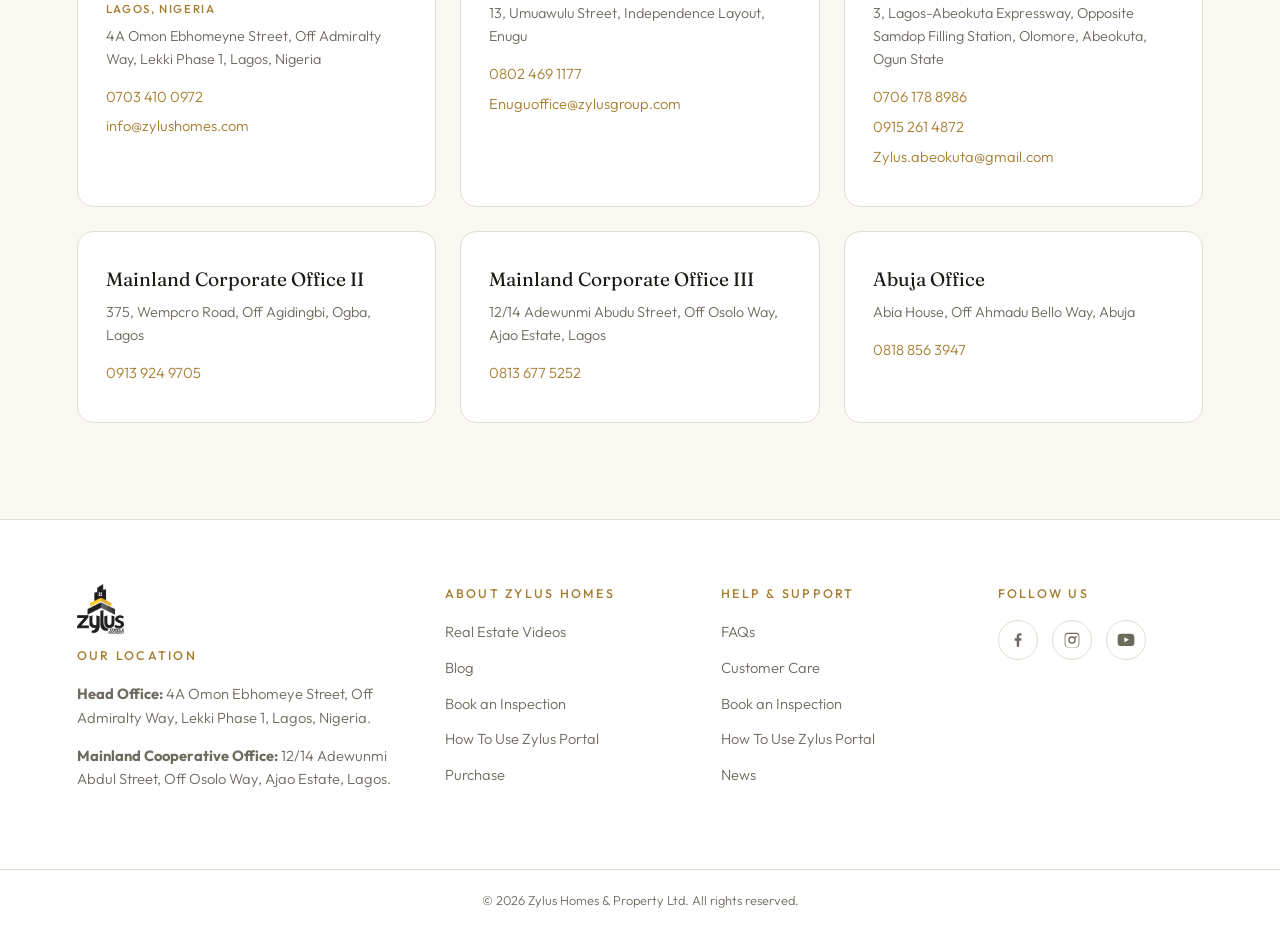
==== commit 93e272d2: "add white layout" ====
--- a/src/index.html
+++ b/src/index.html
@@ -11,39 +11,54 @@
         href="https://fonts.googleapis.com/css2?family=Fraunces:opsz,wght@9..144,400;9..144,600&family=Outfit:wght@300;400;500;600&display=swap"
         rel="stylesheet">
     <link rel="stylesheet" href="./index.css">
+    <script>
+        document.documentElement.dataset.theme =
+            localStorage.getItem('theme') ||
+            (matchMedia('(prefers-color-scheme: dark)').matches ? 'dark' : 'light');
+    </script>
     <script src="./index.js" defer></script>
+
 </head>
 
 <body>
 
     <header class="site-header">
-        <a class="brand" href="#">Zylus <span>Homes</span></a>
+        <a class="brand" href="#"><img src="./images.jpeg" class="img-logo" alt=""></a>
         <nav class="site-nav">
-            <a href="#book">Book Inspection</a>
+            <button type="button" id="themeToggle" class="theme-toggle" aria-label="Switch theme">
+                <svg class="icon-sun" viewBox="0 0 24 24" fill="none" stroke="currentColor" stroke-width="2"
+                    stroke-linecap="round">
+                    <circle cx="12" cy="12" r="4" />
+                    <path
+                        d="M12 2v2m0 16v2M4.9 4.9l1.4 1.4m11.4 11.4 1.4 1.4M2 12h2m16 0h2M4.9 19.1l1.4-1.4M17.7 6.3l1.4-1.4" />
+                </svg>
+                <svg class="icon-moon" viewBox="0 0 24 24" fill="none" stroke="currentColor" stroke-width="2"
+                    stroke-linecap="round" stroke-linejoin="round">
+                    <path d="M21 12.8A9 9 0 1 1 11.2 3a7 7 0 0 0 9.8 9.8z" />
+                </svg>
+            </button>
+            <!-- <a href="#book">Book Inspection</a>
             <a href="#footer">Pick-up Points</a>
-            <a href="#footer">Contact</a>
+            <a href="#contact">Contact</a> -->
         </nav>
     </header>
 
     <main class="hero-grid" id="book">
 
         <section class="hero-copy">
-            <p class="eyebrow">Private Estate Inspections</p>
-            <h1>See it before<br>you sign.</h1>
-            <p class="lede">
-                Reserve a guided inspection across our estates in Lagos, Ogun
-                and Abuja. Pick a date, choose a pick-up point, and our team
-                handles the rest.
-            </p>
+
+            <h1 class="eyebrow">Book An<br>Inspection.</h1>
+            <p class="lede">Our friendly team would love to hear from you</p>
+
 
             <ul class="facts">
                 <li>
-                    <b>Departure — 9:00 AM</b>
+                    <b>Departure: 9:00 AM</b>
                     All inspections leave pick-up points promptly. Arrive 15 minutes early.
                 </li>
                 <li>
-                    <b>Realtor-only days</b>
-                    Tuesdays, Thursdays and Saturdays. Bringing a client? Any day works.
+                    <b>Inspection days</b>
+                    All inspections hold Tuesdays, Thursdays and Saturdays.
                 </li>
                 <li>
                     <b>Instant confirmation</b>
@@ -68,7 +83,7 @@
 
                     <div class="field">
                         <label for="full-name">Full Name</label>
-                        <input required placeholder="e.g. John Doe" type="text" id="full-name" name="name">
+                        <input required placeholder="e.g. Mathew Olakunle" type="text" id="full-name" name="name">
                     </div>
 
                     <div class="field">
@@ -148,7 +163,7 @@
                             <small class="hint">Realtor-only: Tue / Thu / Sat</small>
                         </div>
                         <div class="field">
-                            <label for="inspection-time">Departure Time</label>
+                            c <label for="inspection-time">Departure Time</label>
                             <input type="text" id="inspection-time" name="time" value="09:00AM" readonly>
                         </div>
                     </div>
@@ -211,30 +226,147 @@
             </div>
 
         </section>
+
+
     </main>
+    <section class="contact" id="contact">
+        <p class="eyebrow">Contact Us</p>
+        <h2 class="section-title">We would love to hear from you</h2>
+
+        <div class="contact-cards">
+            <article class="contact-card">
+                <h3>Chat to our friendly team</h3>
+                <p>Chat to sales</p>
+                <a href="tel:07061032706">0706 103 2706</a>
+            </article>
+
+            <article class="contact-card">
+                <h3>Visit Us</h3>
+                <p>Visit our office HQ</p>
+                <a href="https://maps.google.com/?q=4A+Omon+Ebhomeyne+Street+Lekki+Phase+1+Lagos" target="_blank"
+                    rel="noopener">
+                    4A Omon Ebhomeyne Street, Off Admiralty Way,
+                    Lekki Phase 1, Lagos, Nigeria
+                </a>
+            </article>
+
+            <article class="contact-card">
+                <h3>Call Us</h3>
+                <p>Mon–Sat, 8am–5pm</p>
+                <a href="tel:07034100972">0703 410 0972</a>
+                <a href="mailto:info@zylushomes.com">info@zylushomes.com</a>
+            </article>
+        </div>
+
+        <p class="eyebrow offices-eyebrow">Visit Our Offices</p>
+        <h2 class="section-title">Find us at these locations</h2>
+
+        <div class="office-grid">
+            <article class="office-card">
+                <h3>Head Office <span>Lagos, Nigeria</span></h3>
+                <p>4A Omon Ebhomeyne Street, Off Admiralty Way,
+                    Lekki Phase 1, Lagos, Nigeria</p>
+                <a href="tel:07034100972">0703 410 0972</a>
+                <a href="mailto:info@zylushomes.com">info@zylushomes.com</a>
+            </article>
+
+            <article class="office-card">
+                <h3>Enugu Office</h3>
+                <p>13, Umuawulu Street, Independence Layout, Enugu</p>
+                <a href="tel:08024691177">0802 469 1177</a>
+                <a href="mailto:Enuguoffice@zylusgroup.com">Enuguoffice@zylusgroup.com</a>
+            </article>
+
+            <article class="office-card">
+                <h3>Abeokuta Office</h3>
+                <p>3, Lagos-Abeokuta Expressway, Opposite Samdop Filling Station,
+                    Olomore, Abeokuta, Ogun State</p>
+                <a href="tel:07061788986">0706 178 8986</a>
+                <a href="tel:09152614872">0915 261 4872</a>
+                <a href="mailto:Zylus.abeokuta@gmail.com">Zylus.abeokuta@gmail.com</a>
+            </article>
+
+            <article class="office-card">
+                <h3>Mainland Corporate Office II</h3>
+                <p>375, Wempcro Road, Off Agidingbi, Ogba, Lagos</p>
+                <a href="tel:09139249705">0913 924 9705</a>
+            </article>
+
+            <article class="office-card">
+                <h3>Mainland Corporate Office III</h3>
+                <p>12/14 Adewunmi Abudu Street, Off Osolo Way, Ajao Estate, Lagos</p>
+                <a href="tel:08136775252">0813 677 5252</a>
+            </article>
+
+            <article class="office-card">
+                <h3>Abuja Office</h3>
+                <p>Abia House, Off Ahmadu Bello Way, Abuja</p>
+                <a href="tel:08188563947">0818 856 3947</a>
+            </article>
+        </div>
+    </section>
 
 
     <footer class="site-footer" id="footer">
         <div class="footer-grid">
+
             <div class="footer-col">
-                <p class="brand footer-brand">Zylus <span>Homes</span></p>
-                <p class="footer-blurb">
-                    Excellence isn't something we switch on occasionally, it's built into our work culture
-                </p>
+                <a class="brand" href="#"><img src="./images.png" class="img-logo" alt=""></a>
+                <h3>Our Location</h3>
+                <p><b>Head Office:</b> 4A Omon Ebhomeye Street, Off Admiralty Way,
+                    Lekki Phase 1, Lagos, Nigeria.</p>
+                <p><b>Mainland Cooperative Office:</b> 12/14 Adewunmi Abdul Street,
+                    Off Osolo Way, Ajao Estate, Lagos.</p>
             </div>
 
             <div class="footer-col">
-                <h3>Offices</h3>
-                <p>4A Omon Ebhomenye Street,<br>Off Admiralty Way, Lekki Phase 1, Lagos</p>
-                <p>Mainland Cooperative Office: 12/14 Adewunmi Abdul Street, off Osolo way, Ajao Estate, Lagos.</p>
+                <h3>About Zylus Homes</h3>
+                <a href="https://www.youtube.com/@zylustv659" target="_blank" rel="noopener">Real Estate Videos</a>
+                <a href="https://www.zylushomes.com/blog">Blog</a>
+                <a href="#book">Book an Inspection</a>
+                <a href="https://www.zylushomes.com/inspection">How To Use Zylus Portal</a>
+                <a href="https://www.zylushomes.com/inspection">Purchase</a>
             </div>
 
             <div class="footer-col">
-                <h3>Contact</h3>
-                <p><a href="tel:07034100972">0703 410 0972</a></p>
-                <p><a href="mailto:info@zylushomes.com">info@zylushomes.com</a></p>
-                <p>Inspections depart 9:00 AM<br>Realtor-only: Tue / Thu / Sat</p>
-            </div>
+                <h3>Help &amp; Support</h3>
+                <a href="https://www.zylushomes.com/inspection#">FAQs</a>
+                <a href="https://www.zylushomes.com/contact">Customer Care</a>
+                <a href="#book">Book an Inspection</a>
+                <a href="https://www.zylushomes.com/inspection">How To Use Zylus Portal</a>
+                <a href="https://www.zylushomes.com/blog">News</a>
+            </div>
+
+            <div class="footer-col">
+                <h3>Follow Us</h3>
+                <div class="socials">
+                    <a href="https://www.facebook.com/groups/1107458949860758/" aria-label="Facebook">
+                        <svg viewBox="0 0 24 24" fill="currentColor">
+                            <path
+                                d="M13.5 21v-8h2.7l.4-3.2h-3.1V7.7c0-.9.3-1.6 1.7-1.6h1.5V3.2C16.4 3.1 15.4 3 14.3 3c-2.4 0-4 1.4-4 4.1v2.7H7.5V13h2.8v8h3.2z" />
+                        </svg>
+                    </a>
+                    <a href="https://www.instagram.com/zylushomes/" aria-label="Instagram">
+                        <svg viewBox="0 0 24 24" fill="currentColor">
+                            <path
+                                d="M12 2.2c3.2 0 3.6 0 4.9.1 1.2.1 1.8.2 2.2.4.6.2 1 .5 1.4.9.4.4.7.8.9 1.4.2.4.4 1 .4 2.2.1 1.3.1 1.7.1 4.9s0 3.6-.1 4.9c-.1 1.2-.2 1.8-.4 2.2-.2.6-.5 1-.9 1.4-.4.4-.8.7-1.4.9-.4.2-1 .4-2.2.4-1.3.1-1.7.1-4.9.1s-3.6 0-4.9-.1c-1.2-.1-1.8-.2-2.2-.4-.6-.2-1-.5-1.4-.9-.4-.4-.7-.8-.9-1.4-.2-.4-.4-1-.4-2.2C2.2 15.6 2.2 15.2 2.2 12s0-3.6.1-4.9c.1-1.2.2-1.8.4-2.2.2-.6.5-1 .9-1.4.4-.4.8-.7 1.4-.9.4-.2 1-.4 2.2-.4C8.4 2.2 8.8 2.2 12 2.2zm0 1.8c-3.1 0-3.5 0-4.8.1-1.1.1-1.5.2-1.8.3-.5.2-.8.4-1.1.7-.3.3-.5.6-.7 1.1-.1.3-.3.7-.3 1.8-.1 1.3-.1 1.7-.1 4.8s0 3.5.1 4.8c.1 1.1.2 1.5.3 1.8.2.5.4.8.7 1.1.3.3.6.5 1.1.7.3.1.7.3 1.8.3 1.3.1 1.7.1 4.8.1s3.5 0 4.8-.1c1.1-.1 1.5-.2 1.8-.3.5-.2.8-.4 1.1-.7.3-.3.5-.6.7-1.1.1-.3.3-.7.3-1.8.1-1.3.1-1.7.1-4.8s0-3.5-.1-4.8c-.1-1.1-.2-1.5-.3-1.8-.2-.5-.4-.8-.7-1.1-.3-.3-.6-.5-1.1-.7-.3-.1-.7-.3-1.8-.3-1.3-.1-1.7-.1-4.8-.1zm0 3.1a5 5 0 1 1 0 10 5 5 0 0 1 0-10zm0 1.8a3.2 3.2 0 1 0 0 6.4 3.2 3.2 0 0 0 0-6.4zm5.2-2.1a1.2 1.2 0 1 1 0 2.4 1.2 1.2 0 0 1 0-2.4z" />
+                        </svg>
+                    </a>
+                    <!-- <a href="#" aria-label="X (Twitter)">
+                        <svg viewBox="0 0 24 24" fill="currentColor">
+                            <path
+                                d="M17.8 3h3l-6.6 7.6L22 21h-6.1l-4.8-6.3L5.6 21h-3l7-8.1L2.4 3h6.3l4.3 5.7L17.8 3zm-1.1 16.2h1.7L7.7 4.7H5.9l10.8 14.5z" />
+                        </svg>
+                    </a> -->
+                    <a href="https://www.youtube.com/@zylustv659" target="_blank" rel="noopener" aria-label="YouTube">
+                        <svg viewBox="0 0 24 24" fill="currentColor">
+                            <path
+                                d="M23 7.2s-.2-1.6-.9-2.3c-.8-.9-1.8-.9-2.2-1C16.7 3.7 12 3.7 12 3.7s-4.7 0-7.9.2c-.4.1-1.4.1-2.2 1-.7.7-.9 2.3-.9 2.3S.8 9.1.8 11v1.8c0 1.9.2 3.8.2 3.8s.2 1.6.9 2.3c.8.9 1.9.8 2.4 1 1.7.2 7.7.2 7.7.2s4.7 0 7.9-.2c.4-.1 1.4-.1 2.2-1 .7-.7.9-2.3.9-2.3s.2-1.9.2-3.8V11c0-1.9-.2-3.8-.2-3.8zM9.8 15V8.4l6.1 3.3L9.8 15z" />
+                        </svg>
+                    </a>
+                </div>
+            </div>
+
         </div>
 
         <div class="footer-bar">
@@ -242,6 +374,15 @@
         </div>
     </footer>
 
+    <a class="whatsapp-float"
+        href="https://wa.me/2347061032706?text=Hello%20Zylus%20Homes%2C%20I%27d%20like%20to%20make%20an%20enquiry."
+        target="_blank" rel="noopener" aria-label="Chat with us on WhatsApp">
+        <svg viewBox="0 0 24 24" fill="currentColor">
+            <path
+                d="M12 2a10 10 0 0 0-8.6 15.1L2 22l5-1.3A10 10 0 1 0 12 2zm0 18.2c-1.5 0-3-.4-4.3-1.2l-.3-.2-3 .8.8-2.9-.2-.3A8.2 8.2 0 1 1 12 20.2zm4.6-6.1c-.3-.1-1.5-.7-1.7-.8-.2-.1-.4-.1-.6.1-.2.3-.6.8-.8 1-.1.2-.3.2-.5.1-.3-.1-1.1-.4-2-1.2-.8-.7-1.3-1.5-1.4-1.8-.2-.3 0-.4.1-.5l.4-.5c.1-.2.2-.3.3-.5.1-.2 0-.4 0-.5l-.8-1.9c-.2-.5-.4-.4-.6-.4h-.5c-.2 0-.5.1-.7.3-.2.3-.9.9-.9 2.2s.9 2.5 1.1 2.7c.1.2 1.8 2.8 4.4 3.9.6.3 1.1.4 1.5.6.6.2 1.2.2 1.6.1.5-.1 1.5-.6 1.7-1.2.2-.6.2-1.1.2-1.2-.1-.1-.2-.2-.5-.3z" />
+        </svg>
+    </a>
+
 </body>
 
 </html>
--- a/src/index.css
+++ b/src/index.css
@@ -6,6 +6,24 @@
 }
 
 :root {
+    
+      --bg: #faf8f3;
+    --card: #ffffff;
+    --field: #f4f1ea;
+    --border: #e3ddd0;
+    --text: #1c1a15;
+    --muted: #6f6a5e;
+    --accent: #a67c2e;
+    --accent-soft: rgba(166, 124, 46, 0.18);
+    --ink-on-accent: #ffffff;
+    --shadow: rgba(28, 22, 10, 0.12);
+    --radius: 10px;
+    --font-display: 'Fraunces', Georgia, serif;
+    --font-body: 'Outfit', system-ui, sans-serif;
+}
+
+
+[data-theme="dark"] {
     --bg: #0b0d12;
     --card: #12151d;
     --field: #1a1e28;
@@ -15,10 +33,19 @@
     --accent: #c9a24b;
     --accent-soft: rgba(201, 162, 75, 0.22);
     --ink-on-accent: #17130a;
-    --radius: 10px;
-    --font-display: 'Fraunces', Georgia, serif;
-    --font-body: 'Outfit', system-ui, sans-serif;
-}
+    --shadow: rgba(0, 0, 0, 0.45);
+}
+
+/* the date icon fix returns, but scoped to dark only */
+[data-theme="dark"] input[type="date"]::-webkit-calendar-picker-indicator {
+    filter: invert(0.8);
+}
+
+/* smooth the switch */
+body {
+    transition: background-color 0.3s ease, color 0.3s ease;
+}
+
 
 html {
     scroll-behavior: smooth;
@@ -57,6 +84,16 @@
     display: flex;
     gap: 32px;
 }
+.img-logo {
+    height: 50px;       
+    width: auto;   
+    display: block;          
+    object-fit: contain; 
+}
+
+.logo-dark { display: none; }
+[data-theme="dark"] .logo-dark { display: block; }
+[data-theme="dark"] .logo-light { display: none; }
 
 .site-nav a {
     color: var(--muted);
@@ -133,7 +170,7 @@
     background: var(--card);
     border: 1px solid var(--border);
     border-radius: 16px;
-    box-shadow: 0 24px 60px rgba(0, 0, 0, 0.45);
+    box-shadow: 0 24px 60px var(--shadow);
     padding: 40px;
 }
 
@@ -265,10 +302,10 @@
     box-shadow: 0 0 0 3px var(--accent-soft);
 }
 
-input[type="date"]::-webkit-calendar-picker-indicator {
+/* input[type="date"]::-webkit-calendar-picker-indicator {
     filter: invert(0.8);
 }
-
+ */
 
 .review {
     display: grid;
@@ -425,13 +462,15 @@
 }
 
 .site-footer {
-    border-top: 1px solid var(--border);
-    background: #090b0f;
+    /* border-top: 1px solid var(--border); */
+    /* background: #090b0f; */
+    background: var(--card);
+    border-top: 1px solid var(--border)
 }
 
 .footer-grid {
     display: grid;
-    grid-template-columns: 1.4fr 1fr 1fr;
+    grid-template-columns: 1.4fr 1fr 1fr 0.9fr;
     gap: 48px;
     max-width: 1280px;
     margin: 0 auto;
@@ -513,4 +552,196 @@
     .step-actions {
         flex-direction: column-reverse;
     }
-}+}
+
+.contact {
+    max-width: 1280px;
+    margin: 0 auto;
+    padding: 96px 6vw;
+    border-top: 1px solid var(--border);
+    text-align: center;
+}
+
+.section-title {
+    font-family: var(--font-display);
+    font-weight: 400;
+    font-size: clamp(1.8rem, 3.5vw, 2.6rem);
+    margin-bottom: 48px;
+}
+
+.contact-cards {
+    display: grid;
+    grid-template-columns: repeat(3, 1fr);
+    gap: 24px;
+    margin-bottom: 96px;
+}
+
+.contact-card,
+.office-card {
+    background: var(--card);
+    border: 1px solid var(--border);
+    border-radius: 16px;
+    padding: 32px 28px;
+    text-align: left;
+    transition: border-color 0.2s, transform 0.2s;
+}
+
+.contact-card:hover,
+.office-card:hover {
+    border-color: var(--accent);
+    transform: translateY(-3px);
+}
+
+.contact-card h3,
+.office-card h3 {
+    font-family: var(--font-display);
+    font-weight: 400;
+    font-size: 1.2rem;
+    margin-bottom: 6px;
+}
+
+.office-card h3 span {
+    display: block;
+    font-family: var(--font-body);
+    font-size: 0.72rem;
+    font-weight: 500;
+    letter-spacing: 0.14em;
+    text-transform: uppercase;
+    color: var(--accent);
+    margin-top: 4px;
+}
+
+.contact-card p,
+.office-card p {
+    color: var(--muted);
+    font-size: 0.9rem;
+    margin-bottom: 14px;
+}
+
+.contact-card a,
+.office-card a {
+    display: block;
+    color: var(--accent);
+    text-decoration: none;
+    font-size: 0.92rem;
+    margin-bottom: 6px;
+    word-break: break-word;
+}
+
+.contact-card a:hover,
+.office-card a:hover {
+    text-decoration: underline;
+}
+
+.offices-eyebrow {
+    margin-top: 0;
+}
+
+.office-grid {
+    display: grid;
+    grid-template-columns: repeat(3, 1fr);
+    gap: 24px;
+}
+
+@media (max-width: 900px) {
+    .contact-cards,
+    .office-grid {
+        grid-template-columns: 1fr;
+    }
+
+    .contact {
+        padding: 64px 6vw;
+    }
+}
+/* footer link columns */
+.footer-col > a {
+    display: block;
+    color: var(--muted);
+    text-decoration: none;
+    font-size: 0.92rem;
+    margin-bottom: 12px;
+    transition: color 0.2s;
+}
+
+.footer-col > a:hover {
+    color: var(--accent);
+}
+
+/* socials */
+.socials {
+    display: flex;
+    gap: 14px;
+}
+
+.socials a {
+    display: grid;
+    place-items: center;
+    width: 40px;
+    height: 40px;
+    border: 1px solid var(--border);
+    border-radius: 50%;
+    color: var(--muted);
+    transition: color 0.2s, border-color 0.2s, transform 0.2s;
+}
+
+.socials a:hover {
+    color: var(--accent);
+    border-color: var(--accent);
+    transform: translateY(-2px);
+}
+
+.socials svg {
+    width: 18px;
+    height: 18px;
+}
+
+/* floating WhatsApp */
+.whatsapp-float {
+    position: fixed;
+    right: 24px;
+    bottom: 24px;
+    z-index: 100;
+    width: 56px;
+    height: 56px;
+    border-radius: 50%;
+    background: #25d366;
+    color: #fff;
+    display: grid;
+    place-items: center;
+    box-shadow: 0 8px 24px var(--shadow);
+    transition: transform 0.2s;
+}
+
+.whatsapp-float:hover {
+    transform: scale(1.08);
+}
+
+.whatsapp-float svg {
+    width: 30px;
+    height: 30px;
+}
+
+.theme-toggle {
+    display: grid;
+    place-items: center;
+    width: 40px;
+    height: 40px;
+    background: transparent;
+    border: 1px solid var(--border);
+    border-radius: 50%;
+    color: var(--muted);
+    cursor: pointer;
+    transition: color 0.2s, border-color 0.2s;
+}
+
+.theme-toggle:hover {
+    color: var(--accent);
+    border-color: var(--accent);
+}
+
+.theme-toggle svg { width: 18px; height: 18px; }
+
+/* show the icon for the theme you'd switch TO */
+.icon-moon { display: none; }
+[data-theme="dark"] .icon-moon { display: block; }
+[data-theme="dark"] .icon-sun { display: none; }
